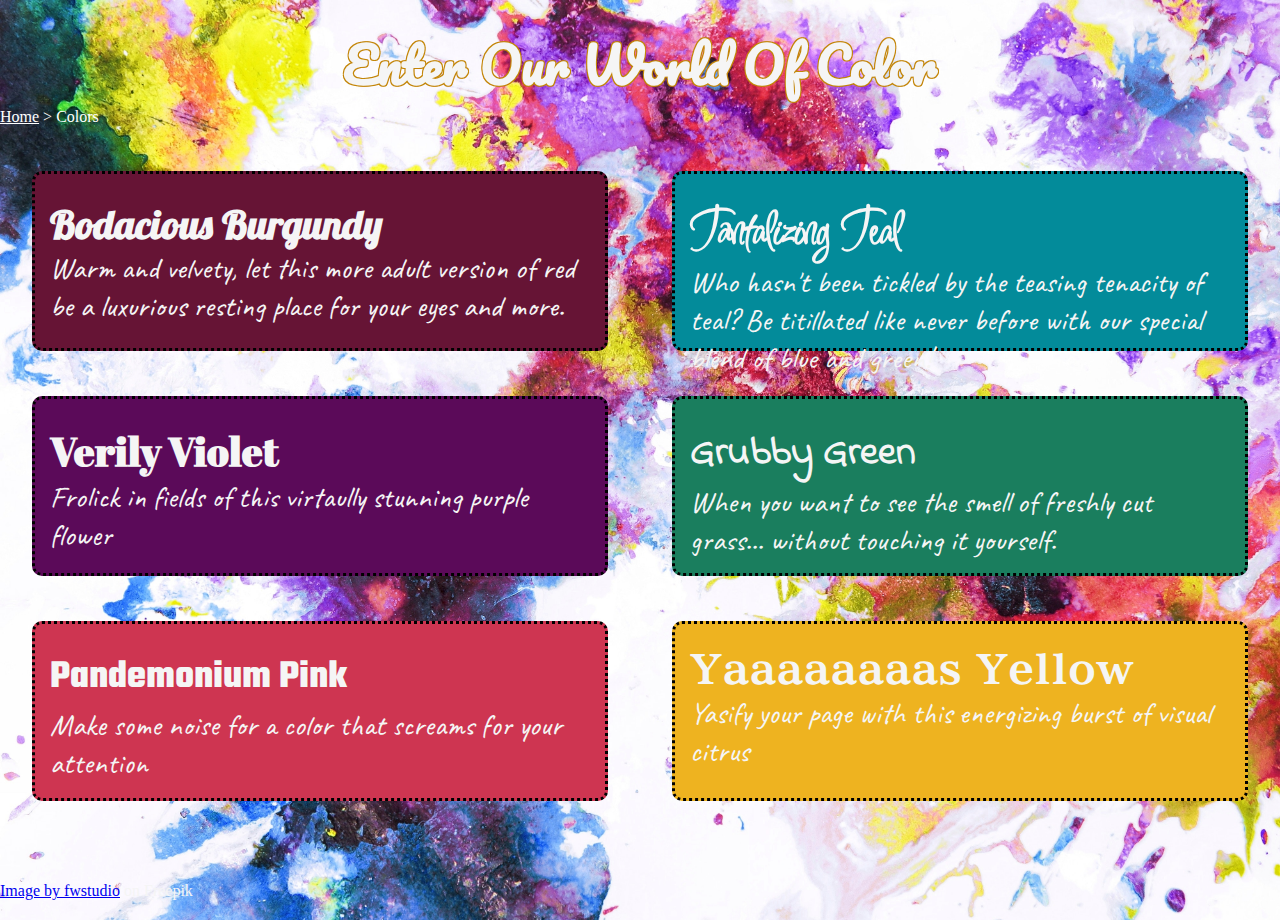
==== colors.html @ 2bca1053 "initial commit" ====
<!DOCTYPE html>
<html lang="en">
<head>
    <meta charset="UTF-8">
    <meta http-equiv="X-UA-Compatible" content="IE=edge">
    <meta name="viewport" content="width=device-width, initial-scale=1.0">
    <link href="index.html" rel="prev" type="text/css">
    <link href="styles.css" rel="stylesheet" type="text/css">
    <title>Sarah's Splashes of Color</title>
</head>
<body class="sub-color">
    <header>
        <h1>Enter Our World Of Color</h1>
    </header>
    <ul class="breadcrumb">
        <li>
            <a href="index.html">Home</a>
        </li>
        <li>
            <a>Colors</a>
        </li>
    </ul>
    <div class="color-boxes">
        <div class="color1">
            <h2>Bodacious Burgundy</h2>
            <p>Warm and velvety, let this more adult version of red be a luxurious resting place for your eyes and more.</p>
        </div>
        <div class="color2">
            <h2>Tantalizing Teal</h2>
            <p>Who hasn't been tickled by the teasing tenacity of teal? Be titillated like never before with our special blend of blue and green!</p>
        </div>
        <div class="color3">
            <h2>Verily Violet</h2>
            <p>Frolick in fields of this virtaully stunning purple flower</p>
        </div>
        <div class="color4">
            <h2>Grubby Green</h2>
            <p>When you want to see the smell of freshly cut grass... without touching it yourself.</p>
        </div>
        <div class="color5">
            <h2>Pandemonium Pink</h2>
            <p>Make some noise for a color that screams for your attention</p>
        </div>
        <div class="color6">
            <h2>Yaaaaaaaas Yellow</h2>
            <p>Yasify your page with this energizing burst of visual citrus</p>
        </div>
    </div>
    <footer class="colors-footer"><a href="https://www.freepik.com/free-photo/golden-wall-background_1213228.htm#query=gold%20foil%20texture&position=8&from_view=keyword">Image by fwstudio</a> on Freepik</footer>
</body>
</html>
---- styles.css ----
@import url('https://fonts.googleapis.com/css2?family=Abril+Fatface&family=Amatic+SC:wght@400;700&family=BIZ+UDPMincho&family=Caveat&family=Crimson+Text&family=Didact+Gothic&family=Freehand&family=Fuzzy+Bubbles&family=Inconsolata&family=Indie+Flower&family=Inspiration&family=Kanit:ital,wght@0,300;0,700;1,400&family=Lobster&family=Pacifico&family=Playfair+Display&family=Righteous&family=Silkscreen&family=Teko&display=swap');

* { 
    margin: 0;
    padding: 0;
    box-sizing: border-box;
}


html{
    height: 100%;
}
body {
    min-height: 100%;
    width: auto;
}
.main {
    text-align: center;
    background-image: url(./images/blurred-background-vintage-filter-customer-coffee-shop-blur-background-with-bokeh.jpg);
    background-repeat: no-repeat;
    background-size: cover;
}
.main header h1 {
    font-size: 60px;
    font-family: 'Silkscreen';
    text-decoration: underline;
    text-decoration-style: dashed;
    margin-top: 45px;
}
.main header h2 {
    font-size: 60px;
    font-family: 'Kanit';
    margin-top: 50px;
}

.main-menu li {
    list-style-type: none;
    margin-top: 90px;
    padding-top: 25px;
    padding-bottom: 25px;
}
.main-menu li a {
    text-decoration: none;
    font-size: 50px;
    padding: 10px;
    font-family: 'Inconsolata', monospace;
   
}
.main-menu .colors {
    margin-top: 50px;
}
.main-footer {
    text-align: left;
    position: absolute;
    bottom: 0;
}
h1 {
    text-align: center;
}
.colors {
    background-color: palevioletred;
}
.fonts {
    background-color: skyblue;
}
.styles {
    background-color: lightseagreen;
}
.colors a {
    border: 3px dotted darkblue;
}
.fonts a {
    border: 3px dashed darkblue;
}
.styles a {
    border: 3px double darkblue;
}
#fonts {
    padding-left: 25px;
    padding-right: 25px;
}
#styles {
    padding-left: 15px;
    padding-right: 15px;
}
.breadcrumb li{
    display: inline;
}
.breadcrumb li+li::before {
    content: ">";
}
.sub-color {
    height:100%;
    width: 100%;
    background-image: url(./images/color-background.jpg);
    background-repeat: no-repeat;
    background-size: cover;
    color: whitesmoke;
}
.sub-color header {
    margin-top: 20px;
}
.sub-color header h1 {
    font-family: 'Pacifico', cursive;
    background-image: url(./images/golden-wall-background.jpg);
    text-shadow: -1px -1px 0 #C38508, 1px -1px 0 #C38508, -1px 1px 0 #C38508, 1px 1px 0 #C38508;
    margin-bottom: 0px;
    font-size: 50px;
    background-repeat: no-repeat;
    background-size: cover;
}
.color-boxes,
.font-boxes,
.style-boxes {
    display: inline-flex;
    flex-wrap: wrap;
    height: 80%;
    width: 100%;
    justify-content: space-around;
    align-content: space-evenly;

}
.sub-color h2 {
    font-size: 40px;

}
.color-boxes div {
    border: 3px dotted black;
    border-radius: 10px;
}
.color1,
.color2,
.color3,
.color4,
.color5,
.color6 {
    width: 45%;
    height: 25%;
    padding-top: 25px;
    padding-left: 15px;

}
.color-boxes p {
    font-size: 30px;
    font-family: 'Caveat';
    padding-right: 15px;
}
.color1 {
    background-color: rgb(102, 20, 53);
    font-family: 'Lobster', cursive;
}
.color2 {
    background-color: rgb(3, 139, 154);
    font-family: 'Inspiration', cursive;
    
}
.color3 {
    
    background-color: rgb(91, 10, 89);
    font-family: 'Abril Fatface', cursive;
    
}
.color4 {
    background-color: rgb(26, 126, 94);
    font-family: 'Indie Flower', cursive;
}
.color5 {
    background-color: rgb(206, 53, 81);
    font-family: 'Teko', sans-serif;
}
.color6 {
    background-color: rgb(238, 179, 32);
    font-family: 'BIZ UDPMincho', serif;
}
.color2 h2 {
    font-size: 50px;
}
.color6 h2 {
    margin-bottom: 5px;
}
.breadcrumb a {
    color: white;
}
.breadcrumb a:hover {
    color:rgb(238, 179, 32);
}
.colors-footer {
    text-align: left;
    position: absolute;
    bottom: 0;
}
.sub-font {
    background-image: url(./images/newpaper.jpg);
    background-repeat: no-repeat;
    background-size: cover;
    font-family: 'Crimson Text', serif;
    height: 100%;
    width: 100%;
}
.sub-font header{
    margin-top: 20px;
    margin-bottom: 0px;
    background-color: #F7E9CD;
    font-size: 30px;
}
.sub-font .breadcrumb a:hover {
    color:black;
}
.font-boxes div {
    border: 1px solid black;
    height: 35%;
    width: 30%;
    background-color: #F7E9CD;
    box-shadow: 2px 2px 5px black;
}
.font-boxes h2{
    font-size: 3rem;
}
.font-boxes li {
    list-style-type: none;
    font-size: 1.5rem;
}
.font-boxes h2,
.font-boxes ul {
    margin-left: 25px;
    margin-top: 15px;
}
.font2 h2,
.font2 ul {
    margin-top: 0px;
}
.font2 {
    font-family: 'Freehand', cursive;
}
.font3 {
    font-family: 'Playfair Display', serif;
}
.font4 {
    font-family: 'Fuzzy Bubbles', cursive;
}
.font5 {
    font-family: 'Kanit', sans-serif;
}
.sub-style {
    height: 100%;
    width: 100%;
    background-image: url(./images/21338256_6464903.jpg);
    background-repeat: no-repeat;
    background-size: cover;
}
.sub-style h1,
.header .example {
    color: white;
    font-family: 'Righteous', cursive;
    font-size: 75px;
    text-shadow: -1px -1px 0 black, 1px -1px 0 black, -1px 1px 0 black, 1px 1px 0 black;
}
.style-boxes div{
    background-color: rgb(21, 15, 4, 0.73);
    color: whitesmoke;
    width: 22%;
    height: 70%;
    border: 2px dashed rgb(241, 158, 3, 0.5);
    border-radius: 10px;
    text-align: center;
}
.style-boxes h2,
.sub-header .example {
    margin-bottom: 30px;
    font-size: 40px;
    font-family: 'Kanit', sans-serif;
    color:#DEDDDD;
    text-shadow: 1px 1px 1px white;
}
.style-boxes div ul {
    list-style-position: inside;
    text-align: left;
}
.style-boxes .example {
    text-align: center;
    list-style: none;
    margin-left: 0px;
    padding-left: 0px;
    text-indent: 0px;
}
.style-boxes li {
    font-family: 'Didact Gothic', sans-serif;
    font-size: 20px;
    text-indent: -1.3em;
    padding-left: 1em;
    list-style-position: inside;
    margin-bottom: 20px;
    margin-left: 30px;
    font-weight: 400px;
}
.links .example {
    color: goldenrod;
    font-weight: bold;
    text-decoration: underline;
}
.sub-style .breadcrumb a{
    color: goldenrod;
}
.sub-style .breadcrumb {
    color: white;
}
.sub-style .breadcrumb a:hover{
    color: white;
}
.style-footer {
    font-family: 'Didact Gothic', sans-serif;
    width: fit-content;
    text-align: left;
    position: absolute;
    bottom: 0;
}
.style-footer a{
    color: goldenrod;
    background-color: rgb(21, 15, 4, 0.73);
    border-radius: 2px;
}
.style-footer a:hover {
    color: #DEDDDD;
}
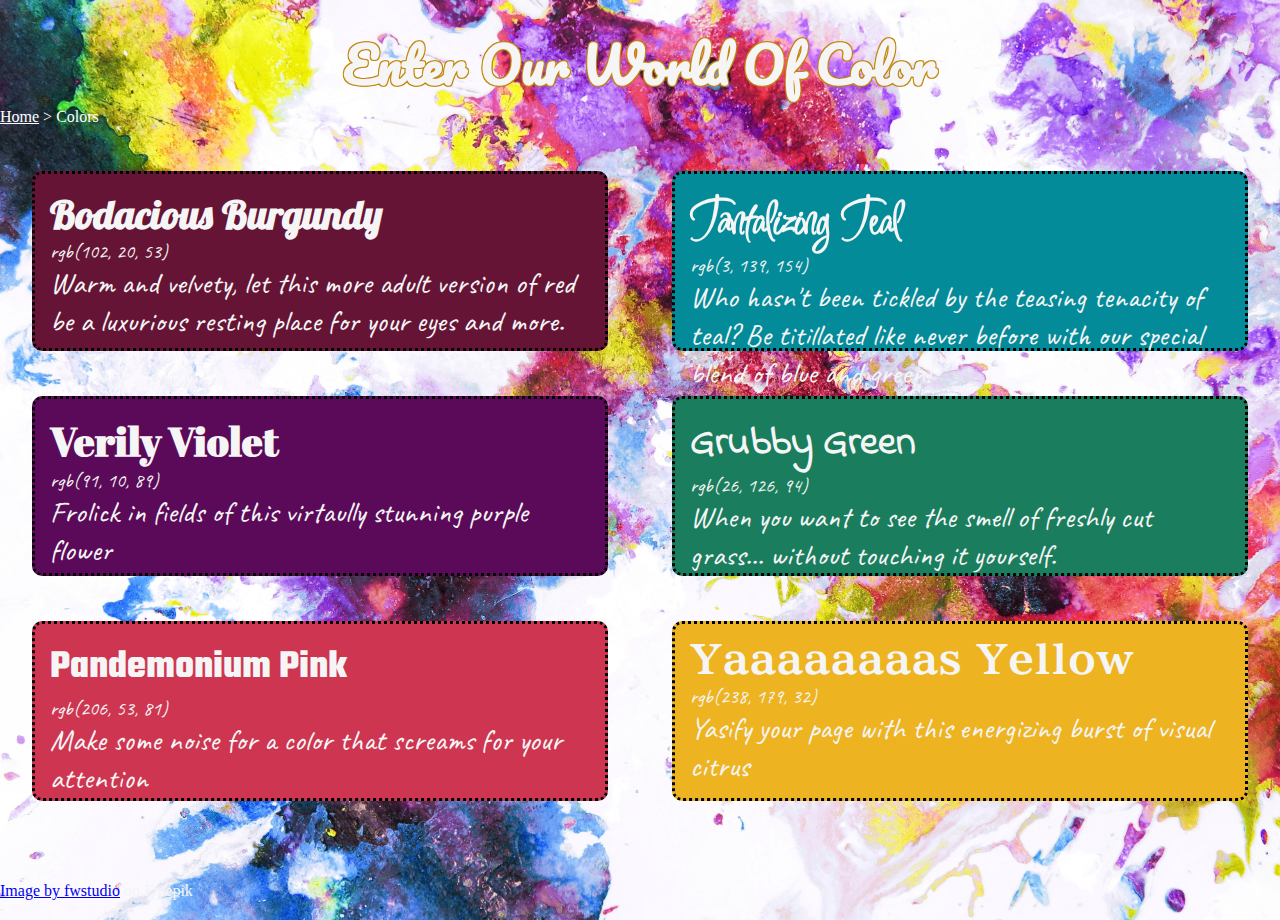
==== commit 25e13bc8: "added rgb values on color page" ====
--- a/colors.html
+++ b/colors.html
@@ -23,26 +23,32 @@
     <div class="color-boxes">
         <div class="color1">
             <h2>Bodacious Burgundy</h2>
+            <p class="rgb">rgb(102, 20, 53)</p>
             <p>Warm and velvety, let this more adult version of red be a luxurious resting place for your eyes and more.</p>
         </div>
         <div class="color2">
             <h2>Tantalizing Teal</h2>
+            <p class="rgb">rgb(3, 139, 154)</p>
             <p>Who hasn't been tickled by the teasing tenacity of teal? Be titillated like never before with our special blend of blue and green!</p>
         </div>
         <div class="color3">
             <h2>Verily Violet</h2>
+            <p class="rgb">rgb(91, 10, 89)</p>
             <p>Frolick in fields of this virtaully stunning purple flower</p>
         </div>
         <div class="color4">
             <h2>Grubby Green</h2>
+            <p class="rgb">rgb(26, 126, 94)</p>
             <p>When you want to see the smell of freshly cut grass... without touching it yourself.</p>
         </div>
         <div class="color5">
             <h2>Pandemonium Pink</h2>
+            <p class="rgb">rgb(206, 53, 81)</p>
             <p>Make some noise for a color that screams for your attention</p>
         </div>
         <div class="color6">
             <h2>Yaaaaaaaas Yellow</h2>
+            <p class="rgb">rgb(238, 179, 32)</p>
             <p>Yasify your page with this energizing burst of visual citrus</p>
         </div>
     </div>
--- a/styles.css
+++ b/styles.css
@@ -136,7 +136,7 @@
 .color6 {
     width: 45%;
     height: 25%;
-    padding-top: 25px;
+    padding-top: 15px;
     padding-left: 15px;
 
 }
@@ -174,6 +174,9 @@
 }
 .color2 h2 {
     font-size: 50px;
+}
+.color-boxes .rgb {
+    font-size: 20px;
 }
 .color6 h2 {
     margin-bottom: 5px;
@@ -292,6 +295,7 @@
     margin-bottom: 20px;
     margin-left: 30px;
     font-weight: 400px;
+
 }
 .links .example {
     color: goldenrod;
